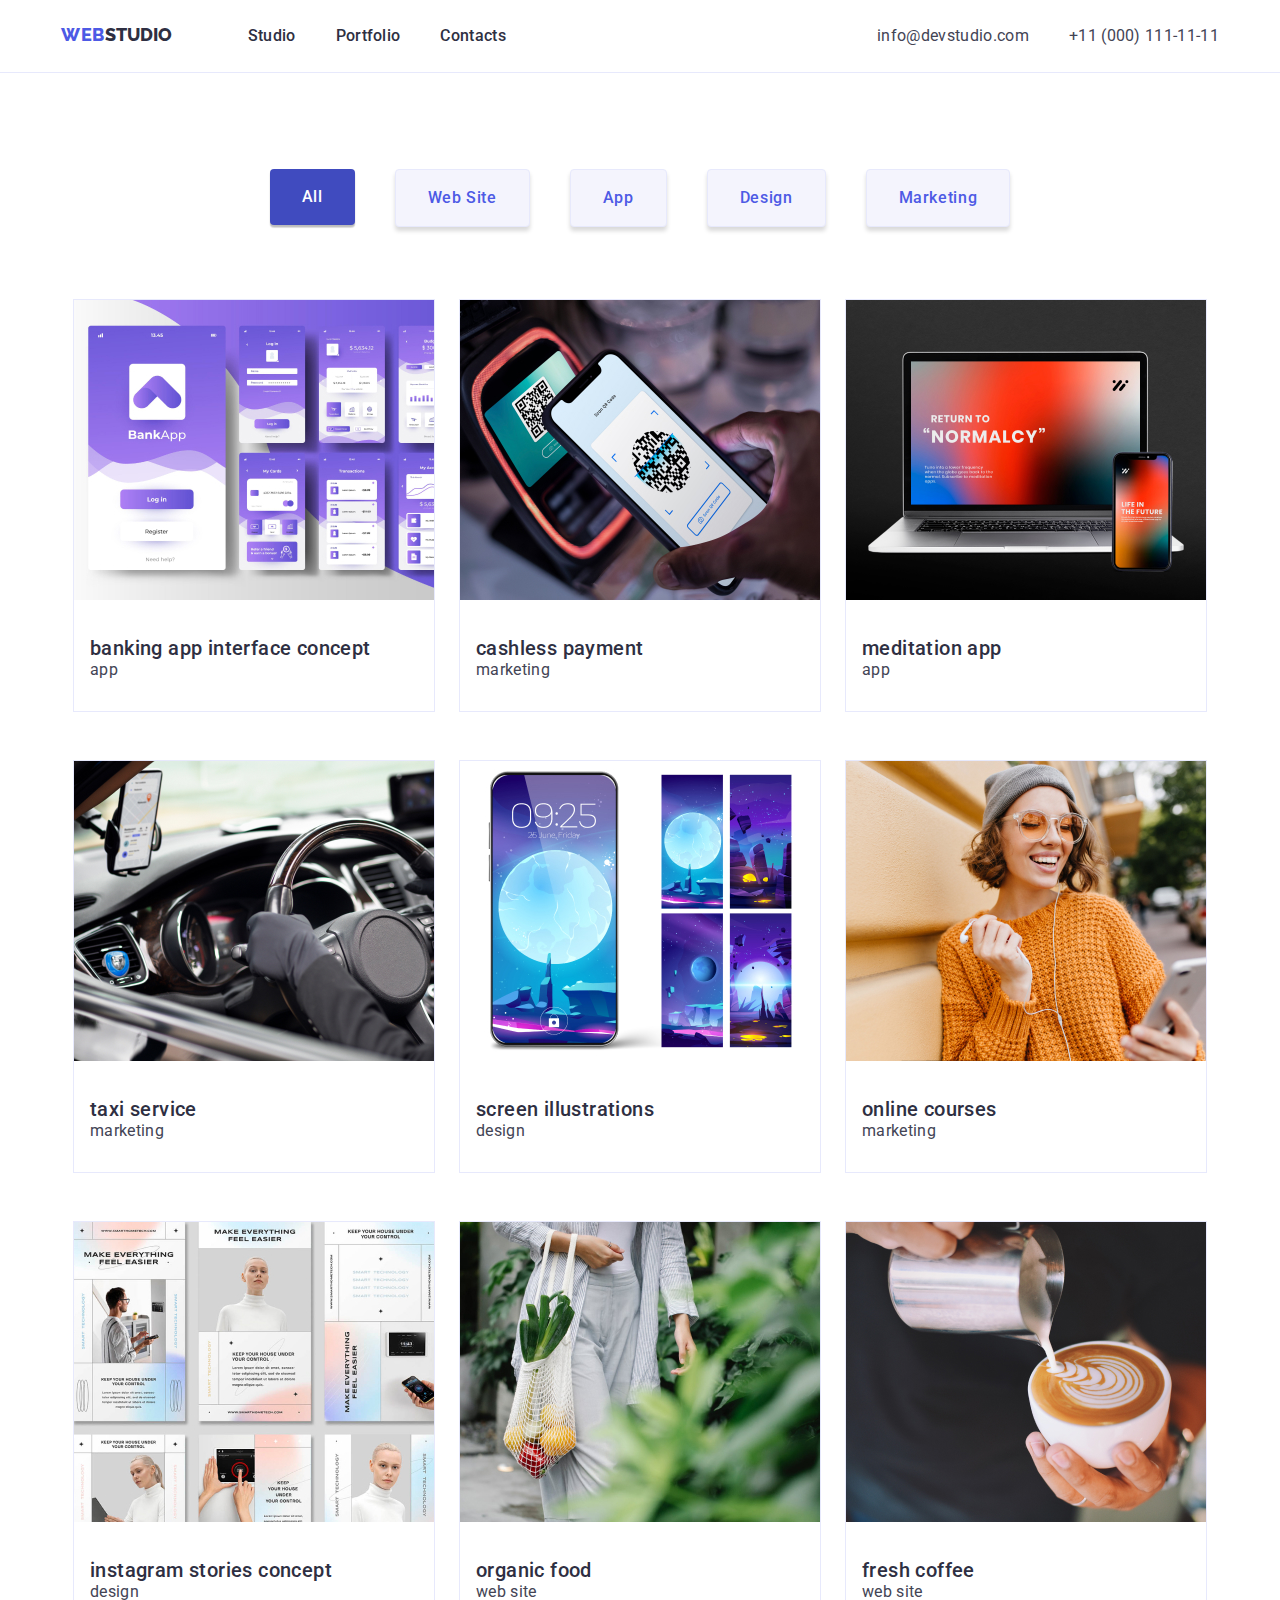
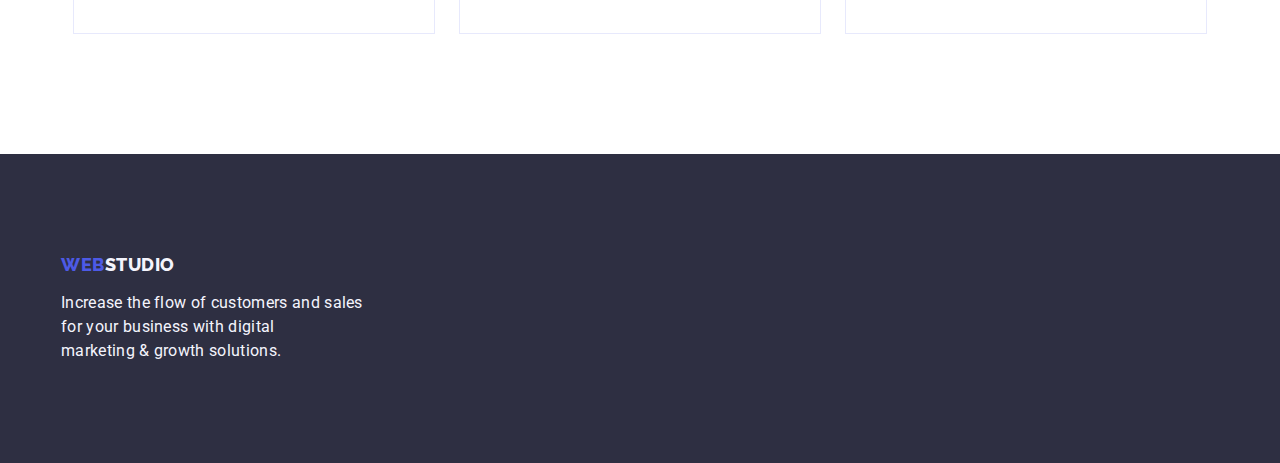
==== portfolio.html @ 2d033515 "1st try" ====
<!DOCTYPE html>
<html>
    <head>
        <title>webstudio</title>
        <meta name="description" content="a studio website sample" />
        <meta charset="utf-8"/>
        <link rel="preconnect" href="https://fonts.googleapis.com">
        <link rel="preconnect" href="https://fonts.gstatic.com" crossorigin>
        <link href="https://fonts.googleapis.com/css2?family=Raleway:wght@400;800&family=Roboto:wght@400;500;700;900&display=swap" rel="stylesheet">
        <link rel="stylesheet" href="https://cdnjs.cloudflare.com/ajax/libs/modern-normalize/2.0.0/modern-normalize.min.css" integrity="sha512-4xo8blKMVCiXpTaLzQSLSw3KFOVPWhm/TRtuPVc4WG6kUgjH6J03IBuG7JZPkcWMxJ5huwaBpOpnwYElP/m6wg==" crossorigin="anonymous" referrerpolicy="no-referrer" />
        <link rel="stylesheet" href="./css/style.css" />
    </head>
    <body>
        <header class="header">
          <div class="container header-container">  
            <nav class="main-header-nav">
                <a class="main-header-logo-link" href="/goit-markup-hw-03/"><span class="iris">web</span>studio</a>

                <ul class="main-header-menu-list">
                    <li><a class="main-header-menu-list-item-link" href="">Studio</a></li>
                    <li><a class="main-header-menu-list-item-link" href="index.html">Portfolio</a></li>
                    <li><a class="main-header-menu-list-item-link" href="">Contacts</a></li>
                </ul>
            </nav>

            <address>
                <ul class="address-list">
                    <li><a class="main-header-contacts-link" href="mailto:info@devstudio.com">info@devstudio.com</a></li>
                    <li><a class="main-header-contacts-link" href="tel:+110001111111">+11 (000) 111-11-11</a></li>
                </ul>
            </address>
          </div>  
        </header>
        <main>
            <section class="portfolio">
              <div class="container">  
                <ul class="portfolio-filter-list-cta">
                    <li><button type="button" class="portfolio-filter-list-item-cta-all">all</button></li>
                    <li><button type="button" class="portfolio-filter-list-item-cta">web site</button></li>
                    <li><button type="button" class="portfolio-filter-list-item-cta">app</button></li>
                    <li><button type="button" class="portfolio-filter-list-item-cta">design</button></li>
                    <li><button type="button" class="portfolio-filter-list-item-cta">marketing</button></li>             
                </ul> 
              </div>     
            </section>
            <section class="projects">
               <div class="container portfolio-container"> 
                <ul class="portfolio-list">
                    <li class="portfolio-list-item">
                        <img src="./images/r1img.jpg"
                        alt="bankapp image"
                        width="360" />
                        <div class="portfolio-list-item-details">
                        <h3 class="portfolio-list-item-title">banking app interface concept</h3>
                        <p class="portfolio-list-item-description">app</p>
                        </div>
                    </li>
                    <li class="portfolio-list-item">
                        <img src="./images/r1img2.jpg"
                        alt="qr scanning image"
                        width="360" />
                        <div class="portfolio-list-item-details">
                        <h3 class="portfolio-list-item-title">cashless payment</h3>
                        <p class="portfolio-list-item-description">marketing</p>
                        </div>
                    </li>
                    <li class="portfolio-list-item">
                        <img src="./images/r1img3.jpg"
                        alt="desktop & cellular showing screen image"
                        width="360" />
                        <div class="portfolio-list-item-details">
                        <h3 class="portfolio-list-item-title">meditation app</h3>
                        <p class="portfolio-list-item-description">app</p>
                        </div>
                    </li>
                    <li class="portfolio-list-item">
                        <img src="./images/r2img.jpg"
                        alt="driving wheel of a taxi image"
                        width="360" />
                        <div class="portfolio-list-item-details">
                        <h3 class="portfolio-list-item-title">taxi service</h3>
                        <p class="portfolio-list-item-description">marketing</p>
                        </div>
                    </li>
                    <li class="portfolio-list-item">
                        <img src="./images/r2img2.jpg"
                        alt="cellular screen feature image"
                        width="360" />
                        <div class="portfolio-list-item-details">
                        <h3 class="portfolio-list-item-title">screen illustrations</h3>
                        <p class="portfolio-list-item-description">design</p>
                        </div>
                    </li>
                    <li class="portfolio-list-item">
                        <img src="./images/r2img3.jpg"
                        alt="happylady in orange top image"
                        width="360" />
                        <div class="portfolio-list-item-details">
                        <h3 class="portfolio-list-item-title">online courses</h3>
                        <p class="portfolio-list-item-description">marketing</p>
                        </div>
                    </li>
                    <li class="portfolio-list-item">
                        <img src="./images/r3img.jpg"
                        alt="ig content sample image"
                        width="360" />
                        <div class="portfolio-list-item-details">
                        <h3 class="portfolio-list-item-title">instagram stories concept</h3>
                        <p class="portfolio-list-item-description">design</p>
                        </div>
                    </li>
                    <li class="portfolio-list-item">
                        <img src="./images/r3img2.jpg"
                        alt="lady in white carrying fruit bag image"
                        width="360" />
                        <div class="portfolio-list-item-details">
                        <h3 class="portfolio-list-item-title">organic food</h3>
                        <p class="portfolio-list-item-description">web site</p>
                        </div>
                    </li>
                    <li class="portfolio-list-item">
                        <img src="./images/r3img3.jpg"
                        alt="coffee art image"
                        width="360" />
                        <div class="portfolio-list-item-details">
                        <h3 class="portfolio-list-item-title">fresh coffee</h3>
                        <p class="portfolio-list-item-description">web site</p>
                        </div>
                    </li>
                </ul>
               </div>     
            </section>
        </main>

        <footer class="portfolio-footer">
          <div class="container">  
            <a class="portfolio-footer-logo-link" href="/goit-markup-hw-03/"><span class="iris">web</span>studio</a>
            <p class="portfolio-footer-description">Increase the flow of customers and sales<br/> for your business with digital<br/> marketing & growth solutions.</p>
        </div>  
        </footer>
    </body>    
</html>
---- css/style.css ----
* {
    margin: 0;
    padding: 0;
    box-sizing: border-box;
}

body {
    font-family: 'Roboto', sans-serif;
    background-color: var(--white);
}

ul {
    list-style-type: none;
    display: flex;
    align-items: flex-start;
}

a {
    text-decoration: none;
}

button {
    font-family: inherit;
    border: unset;
    outline: none;
    cursor: pointer;
    display: inline-flex;
    padding: 16px 32px;
    align-items: flex-start;
    gap: 10px;
    border-radius: 4px;
    background: var(--iris);
}

:root {
    --iris: #4D5AE5;
    --ocean: #404BBF;
    --navyblue: #2E2F42;
    --green: #31D0AA;
    --slate: #434455;
    --lightslate: #8E8F99;
    --cornflower: #E7E9FC;
    --cloud:#F4F4FD;
    --navybluemodal: #2E2F42;
    --grey: #2E2F42;
    --white: #FFFFFF;
    --dairy: #FCFCFC;
    --transition-duration: 250ms;
}

.iris {
    color: var(--iris);
    font-family: Raleway;
    font-size: 18px;
    font-style: normal;
    font-weight: 800;
    line-height: 21px;
    letter-spacing: 0.54px;
    text-transform: uppercase;
}

.container {
    width: 1158px;
    margin: 0 auto;
}

.header {
    width: 100%;
    padding: 24px 0; 
    border-bottom: 1px solid var(--cornflower);
    background-color: var(--white);
}

.header-container {
    display: flex;
    justify-content: space-between;
}

.main-header-nav {
    display: flex;
    gap: 76px;
}

.main-header-logo-link {
    color: var(--navyblue);
    font-family: Raleway;
    font-size: 18px;
    font-style: normal;
    font-weight: 800;
    text-transform: uppercase;
    text-decoration: none;
}

.footer-logo-link {
    color: var(--cloud);
    font-family: Raleway;
    font-size: 18px;
    font-style: normal;
    font-weight: 800;
    line-height: 21px;
    letter-spacing: 0.54px;
    text-transform: uppercase;
    display: block;
    margin-bottom: 16px;
}

.main-header-menu-list,
.address-list {
    display: flex;
    gap: 40px;
}

.main-header-menu-list-item-link {
    color: var(--navyblue);
    font-size: 16px;
    font-style: normal;
    font-weight: 500;
    line-height: 24px; 
    letter-spacing: 0.32px;
}

.main-header-menu-list-item-link:hover,
.main-header-contacts-link:hover {
    color: var(--ocean)
}

.main-header-contacts-link {
    color: var(--slate);
    font-family: Roboto;
    font-size: 16px;
    font-style: normal;
    font-weight: 400;
    line-height: 24px; 
    letter-spacing: 0.32px;
}

.hero {
    flex-shrink: 0;
    padding: 188px 0;
    background: linear-gradient(rgba(46, 47, 66, 0.70), rgba(46, 47, 66, 0.70)), url('./../images/herobg.jpg');
    width: 100%;
}

.hero-title {
    color: var(--white);
    text-align: center;
    font-size: 56px;
    font-style: normal;
    font-weight: 700;
    line-height: 60px;
    letter-spacing: 1.12px;
    margin-bottom: 48px;
}

.hero-cta {
    color: var(--white);
    font-family: inherit;
    font-size: 16px;
    font-style: normal;
    font-weight: 500;
    line-height: 24px;
    letter-spacing: 0.64px;
    text-transform: capitalize;
    display: block;
    margin: 0 auto;
    padding: 16px 32px;
    align-items: flex-start;
    gap: 10px;
    border-radius: 4px;
    background: var(--iris);
    box-shadow: 0px 4px 4px 0px rgba(0, 0, 0, 0.15);
}

.hero-cta:hover {
    background-color: var(--ocean)
}

.feature {
    padding: 120px 0;
}

.feature-list {
    display: flex;
    gap: 40px;    
}

.feature-list-item-title {
    flex-direction: column;
    align-items: flex-start;
    gap: 8px;
    flex-shrink: 0;
    color: var(--navyblue);
    font-size: 20px;
    font-style: normal;
    font-weight: 500;
    line-height: 24px;
    letter-spacing: 0.4px;
    text-transform: capitalize;
    margin-bottom: 8px;
}

.feature-list-item-description {
    color: var(--slate);
    font-size: 16px;
    font-style: normal;
    font-weight: 400;
    line-height: 24px;
    letter-spacing: 0.32px;
}

.feature-list-item-icon {
    display: flex;
    justify-content: center;
    align-items: flex-start;
    gap: 60px;
}

.what-are-we-doing {
    background: var(--white);
    display: flex;
    box-sizing: content-box;
    padding-bottom: 120px;
}

.what-are-we-doing-title {
    color: var(--navyblue);
    text-align: center;
    font-size: 36px;
    font-style: normal;
    font-weight: 700;
    line-height: 40px;
    letter-spacing: 0.72px;
    text-transform: capitalize;
    margin-bottom: 72px;
}

.what-are-we-doing-list {
    justify-content: space-between;
}

.our-team {
    background: var(--cloud);
    box-sizing: content-box;
    padding: 120px 0;
}

.our-team-title {
    color: var(--navyblue);
    text-align: center;
    font-size: 36px;
    font-style: normal;
    font-weight: 700;
    line-height: 40px; 
    letter-spacing: 0.72px;
    text-transform: capitalize;
    margin-bottom: 72px;
 }

 .our-team-list{
    display: flex;
    justify-content: center;
    gap: 40px;
}

.our-team-list-item {
    display: inline-flex;
    padding-bottom: 0;
    flex-direction: column;
    justify-content: space-between;
    align-items: center;
    border-radius: 0px 0px 4px 4px;
    background: var(--white);
    box-shadow: 0px 2px 1px 0px rgba(46, 47, 66, 0.08), 0px 1px 1px 0px rgba(46, 47, 66, 0.16), 0px 1px 6px 0px rgba(46, 47, 66, 0.08);
}

.our-team-list-item-details {
    display: block;
    width: 100%;
    padding: 32px 16px;
}

.our-team-list-item-title {
    color: var(--navyblue);
    text-align: center;
    font-size: 20px;
    font-style: normal;
    font-weight: 500;
    letter-spacing: 0.4px;
} 

.our-team-list-item-decription {
    color: var(--slate);
    text-align: center;
    font-size: 16px;
    font-style: normal;
    font-weight: 400;
    letter-spacing: 0.32px;
}

.team-socmed-list-item {
    display: flex;
    justify-content: center;
    align-items: flex-start;
    gap: 40px;
}

.team-socmed-list-item-icon {
    width: 24px;
    height: 24px;
}

.customers {
    padding: 120px 0;
}

.customers-container {
    width: 1158px;
    margin: 0 auto;
    padding: 80px 20px;
}

.customer-title {
    color: var(--navyblue);
    text-align: center;
    font-size: 36px;
    font-style: normal;
    font-weight: 700;
    line-height: 40px;
    letter-spacing: 0.72px;
    text-transform: capitalize;
    margin-bottom: 72px;
}

.customers-lists {
    display: flex;
    justify-content: center;
    align-items: flex-start;
    gap: 40px;
    fill: currentColor;
}

.customers-list-item {
    width: 100%;
    height: 88px;
    display: flex;
    justify-content: center;
    align-items: center;
    border-radius: 4px;
    border: 1px solid var(--lightslate);
    transition: color 250ms cubic-bezier(0, 4, 0, 0, 2, 1);
    gap: 40px;
    color: var(--lightslate);
}

.customers-list-item:hover {
    border-color: var(--ocean);
}

.customer-list-item-link {
    color: var(--lightslate);
}

.footer {
    background: var(--navyblue);
    padding: 100px 0;
}

.footer-description {
    color: var(--cloud);
    font-size: 16px;
    font-style: normal;
    font-weight: 400;
    line-height: 24px;
    letter-spacing: 0.32px;
    text-transform: none;
}
.footer-socmed-list-item-icon {
    flex-direction: column;
}

.portfolio {
    background: var(--white);
    padding: 96px 0 72px;
}

.portfolio-filter-list-cta {
    display: flex;
    justify-content: center;
    gap: 40px;
}

.portfolio-filter-list-item-cta-all {
    color: var(--white);
    text-align: center;
    font-family: inherit;   
    font-size: 16px;
    font-style: normal;
    font-weight: 500;
    letter-spacing: 0.64px;
    line-height: 24px;
    text-transform: capitalize;
    display: flex;
    align-items: flex-start;
    background: var(--ocean);
    box-shadow: 0px 2px 2px 0px rgba(0, 0, 0, 0.12), 0px 2px 1px 0px rgba(0, 0, 0, 0.08), 0px 3px 1px 0px rgba(0, 0, 0, 0.10);
}

.portfolio-filter-list-item-cta {
    color: var(--iris);
    text-align: center;
    font-size: 16px;
    font-style: normal;
    font-family: inherit;
    font-weight: 500;
    line-height: 24px;
    letter-spacing: 0.64px;
    text-transform: capitalize;
    display: flex;
    justify-content: center;
    align-items: center;
    border: 1px solid var(--cornflower);
    background: var(--cloud);
    box-shadow: 0px 4px 4px 0px rgba(0, 0, 0, 0.15);
}

.portfolio-filter-list-item-cta-all:hover {    
    background: var(--ocean);
    border-color: var(--ocean);
    box-shadow: 0px 2px 2px 0px rgba(0, 0, 0, 0.12), 0px 2px 1px 0px rgba(0, 0, 0, 0.08), 0px 3px 1px 0px   rgba(0, 0, 0, 0.10);
}

.portfolio-filter-list-item-cta:hover {    
    background: var(--ocean);
    border-color: var(--ocean);
    box-shadow: 0px 2px 2px 0px rgba(0, 0, 0, 0.12), 0px 2px 1px 0px rgba(0, 0, 0, 0.08), 0px 3px 1px 0px   rgba(0, 0, 0, 0.10);
    color: var(--white);
}


.portfolio-list {
    display: flex;
    flex-wrap: wrap;
    column-gap: 24px;
    row-gap: 48px;
    justify-content: center;
}


.projects {
    padding-bottom: 120px;
}

.portfolio-list-item {
    border: 1px solid var(--cornflower);
}


.portfolio-list-item-details {
    display: block;
    width: 100%;
    padding: 32px 16px;
}

.portfolio-list-item-title {
    color: var(--navyblue);
    font-size: 20px;
    font-style: normal;
    font-weight: 500;
    letter-spacing: 0.4px;
    display: block;
}

.portfolio-list-item-description {
    color: var(--slate);
    font-size: 16px;
    font-style: normal;
    font-weight: 400;
    letter-spacing: 0.32px;
}

.portfolio-footer {
    background: var(--navyblue);
    padding: 100px 0;
}

.portfolio-footer-logo-link {
    color: var(--cloud);
    font-family: Raleway;
    font-size: 18px;
    font-style: normal;
    font-weight: 800;
    line-height: 21px;
    letter-spacing: 0.54px;
    text-transform: uppercase;
    display: block;
    margin-bottom: 16px;
}

.portfolio-footer-description {
    color: var(--cloud);
    font-size: 16px;
    font-style: normal;
    font-weight: 400;
    line-height: 24px;
    letter-spacing: 0.32px;
    text-transform: none;
}
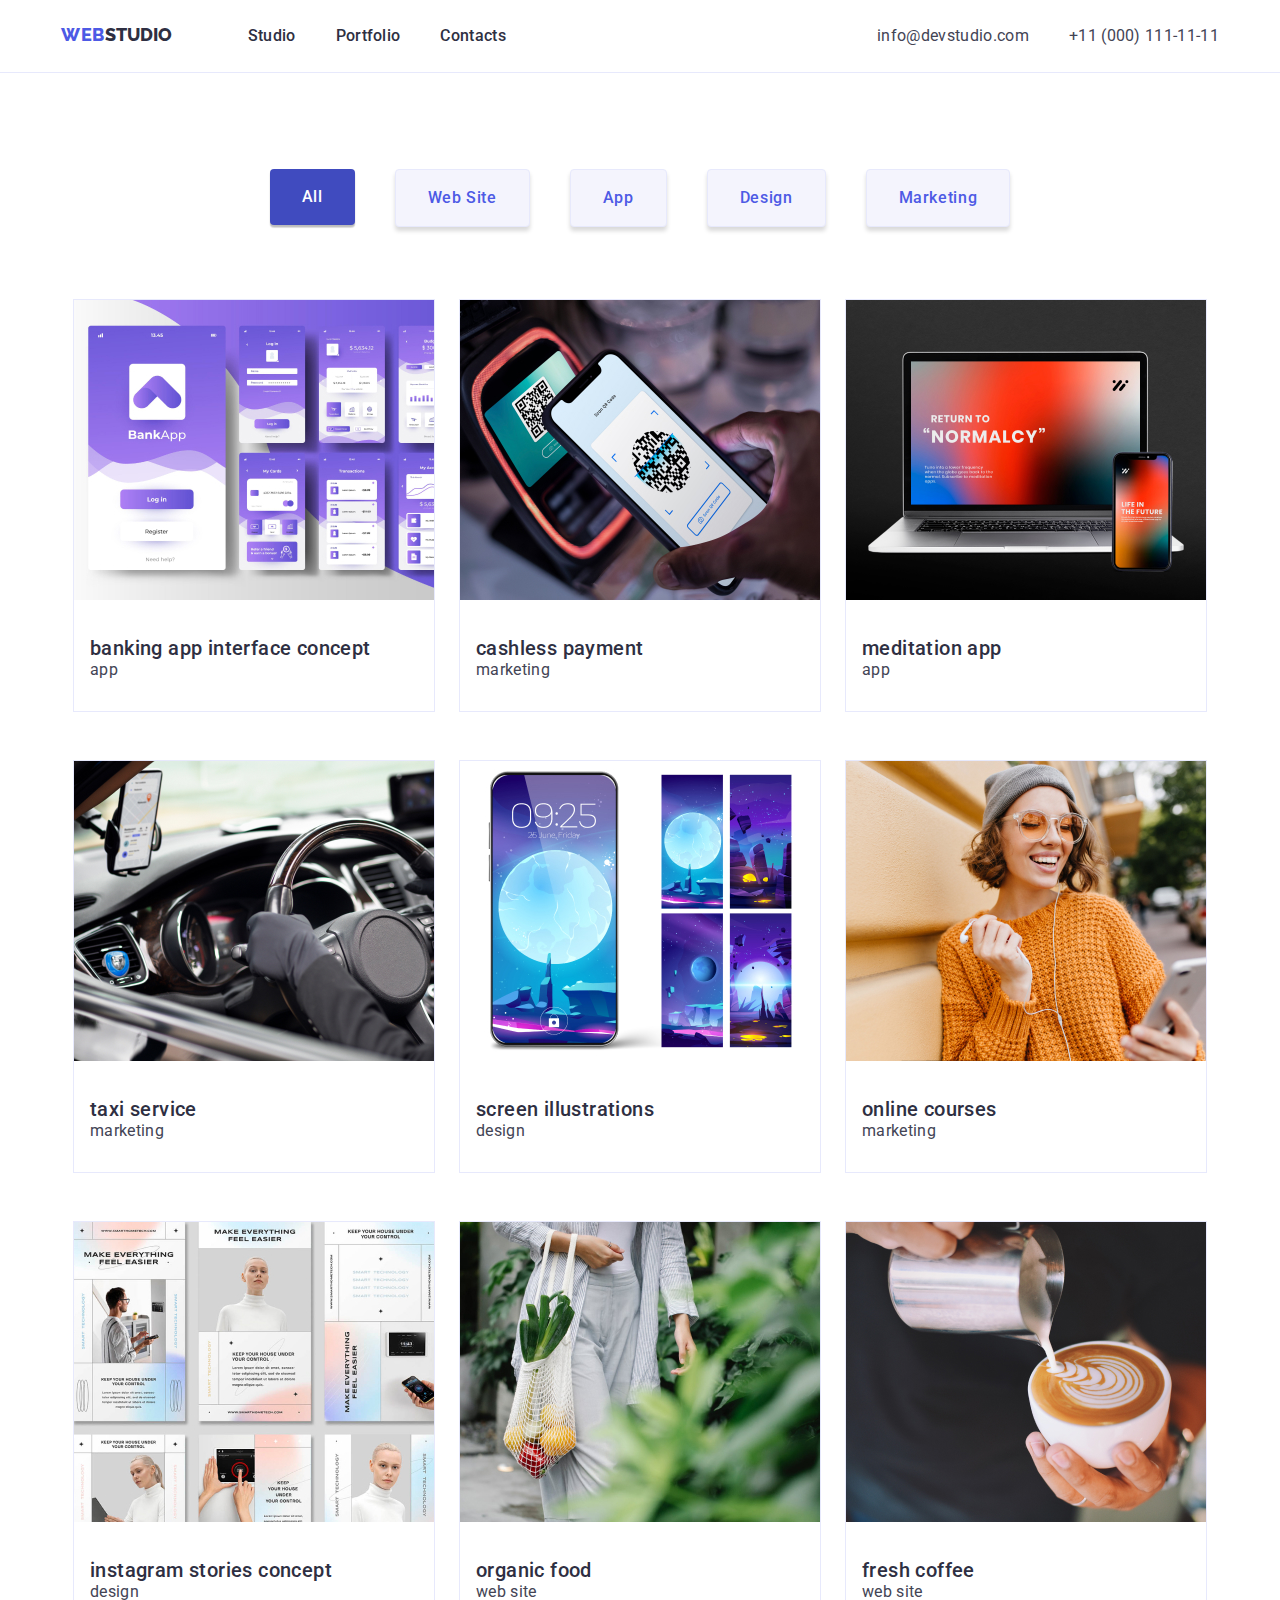
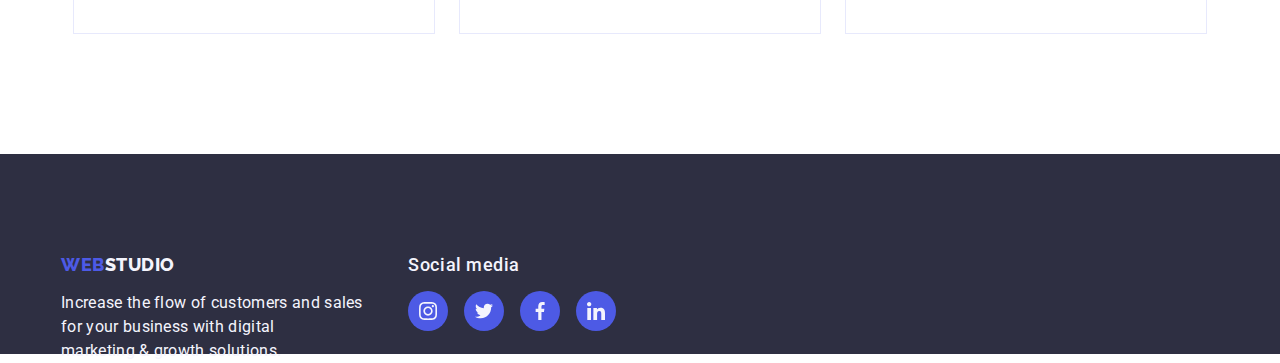
==== commit d76f4ea9: "dpa final :-)" ====
--- a/portfolio.html
+++ b/portfolio.html
@@ -134,9 +134,28 @@
 
         <footer class="portfolio-footer">
           <div class="container">  
-            <a class="portfolio-footer-logo-link" href="/goit-markup-hw-03/"><span class="iris">web</span>studio</a>
-            <p class="portfolio-footer-description">Increase the flow of customers and sales<br/> for your business with digital<br/> marketing & growth solutions.</p>
-        </div>  
+            <div class="portfoliofoot-container">
+                <a class="portfolio-footer-logo-link" href="/goit-markup-hw-03/"><span class="iris">web</span>studio</a>
+                <p class="portfolio-footer-description">Increase the flow of customers and sales<br/> for your business with digital<br/> marketing & growth solutions.</p>
+            </div>
+            <div class="portfoliofootsm-container">
+                <h2 class="portfoliofootsm-title">Social media</h2>
+                    <ul class="portfoliofootsm-list">
+                        <li class="portfoliofootsm-list-item">
+                            <svg class="team-socmed-list-item-icon"><use href="./images/icons.svg#instagram" /></svg>
+                        </li>
+                        <li class="portfoliofootsm-list-item">
+                            <svg class="team-socmed-list-item-icon"><use href="./images/icons.svg#twitter" /></svg>
+                        </li>
+                        <li class="portfoliofootsm-list-item">
+                            <svg class="team-socmed-list-item-icon"><use href="./images/icons.svg#facebook" /></svg>
+                        </li>
+                        <li class="portfoliofootsm-list-item">
+                            <svg class="team-socmed-list-item-icon"><use href="./images/icons.svg#linkedIn" /></svg>
+                        </li>
+                    </ul>
+            </div>        
+          </div>  
         </footer>
     </body>    
 </html>--- a/css/style.css
+++ b/css/style.css
@@ -91,6 +91,30 @@
     text-decoration: none;
 }
 
+.main-header-menu-list-item-link::after {
+    content: "";
+    display:block;
+    height: 4px;
+    width: 0;
+    background-color: var(--ocean);
+    border-radius: 4px;
+    position: absolute;
+    left: 0;
+    bottom: -25px;
+}
+
+.main-header-list-item:hover .main-header-menu-list-item-link {
+    color: var(--ocean);
+}
+
+.main-header-list-item:hover .main-header-menu-list-item-link::after {
+    width: 100px;
+}
+
+.main-header-list-item {
+    position: relative;
+}
+
 .footer-logo-link {
     color: var(--cloud);
     font-family: Raleway;
@@ -119,7 +143,6 @@
     letter-spacing: 0.32px;
 }
 
-.main-header-menu-list-item-link:hover,
 .main-header-contacts-link:hover {
     color: var(--ocean)
 }
@@ -209,10 +232,20 @@
 }
 
 .feature-list-item-icon {
-    display: flex;
-    justify-content: center;
-    align-items: flex-start;
-    gap: 60px;
+    width: 264px;
+    height: 112px;
+    flex-shrink: 0;
+    border-radius: 4px;
+    background: var(--cloud);
+    justify-content: center;
+    align-items: center;
+    display: flex;
+}
+
+.feature-item-icon {
+    width: 64px;
+    height: 64px;
+    display: flex;
 }
 
 .what-are-we-doing {
@@ -286,6 +319,7 @@
     font-style: normal;
     font-weight: 500;
     letter-spacing: 0.4px;
+    margin-bottom: 12px;
 } 
 
 .our-team-list-item-decription {
@@ -295,22 +329,40 @@
     font-style: normal;
     font-weight: 400;
     letter-spacing: 0.32px;
+    margin-bottom: 12px;
+}
+
+.team-socmed-list {
+    gap: 24px;
 }
 
 .team-socmed-list-item {
     display: flex;
     justify-content: center;
-    align-items: flex-start;
-    gap: 40px;
+    align-items: center;
+    width: 40px;
+    height: 40px;
+    background: var(--iris);
+    border-radius: 50%;
+    color: var(--cloud);
+}
+
+.team-socmed-list-item:hover {
+    background-color: var(--ocean);
 }
 
 .team-socmed-list-item-icon {
-    width: 24px;
-    height: 24px;
+    display: flex;
+    justify-content: center;
+    align-items: center;
+    width: 18px;
+    height: 18px;
+    fill: currentColor;
 }
 
 .customers {
     padding: 120px 0;
+    width: 100%;
 }
 
 .customers-container {
@@ -335,7 +387,7 @@
     display: flex;
     justify-content: center;
     align-items: flex-start;
-    gap: 40px;
+    gap: 24px;
     fill: currentColor;
 }
 
@@ -349,7 +401,6 @@
     border: 1px solid var(--lightslate);
     transition: color 250ms cubic-bezier(0, 4, 0, 0, 2, 1);
     gap: 40px;
-    color: var(--lightslate);
 }
 
 .customers-list-item:hover {
@@ -358,6 +409,14 @@
 
 .customer-list-item-link {
     color: var(--lightslate);
+}
+
+.customers-list-item:hover .customer-list-item-link {
+    color: var(--ocean);
+}
+
+.customer-list-item-icon {
+    fill: currentColor;
 }
 
 .footer {
@@ -374,8 +433,66 @@
     letter-spacing: 0.32px;
     text-transform: none;
 }
+
+.footer-container {
+    display: flex;
+}
+
+.footer-details-container {
+    width: 264px;
+    margin-right: 120px;
+}
+
+.footer-socmed {
+    width: 70%;
+    color: var(--white);
+    float: right;
+    flex-direction: column;
+    font-size: 16px;
+    font-style: normal;
+    font-weight: 500;
+    line-height: 24px;
+    letter-spacing: 0.32px;
+}
+
+.footer-socmed-title {
+    color: var(--cloud);
+    font-size: 18px;
+    font-style: normal;
+    line-height: 21px;
+    letter-spacing: 0.54px;
+    display: block;
+    font-weight: 500;
+    margin-bottom: 16px;
+}
+
+.footer-socmed-list {
+    gap: 16px; 
+}
+
+.footer-socmed-list-item {
+    display: flex;
+    justify-content: center;
+    align-items: center;
+    width: 40px;
+    height: 40px;
+    background: var(--iris);
+    border-radius: 50%;
+    color: var(--cloud);
+    fill: currentColor; 
+}
+
+.footer-socmed-list-item:hover {
+    background-color: var(--green);
+}
+
 .footer-socmed-list-item-icon {
-    flex-direction: column;
+    display: flex;
+    justify-content: center;
+    align-items: center;
+    width: 18px;
+    height: 18px;
+    fill: currentColor;
 }
 
 .portfolio {
@@ -506,6 +623,66 @@
     text-transform: none;
 }
 
-
-
-
+.portfoliofoot-container {
+    width: 30%;
+    float: left;
+}
+
+.portfoliofootsm-container {
+    width: 70%;
+    height: 80px;
+    color: var(--white);
+    float: right;
+    flex-direction: column;
+    font-size: 16px;
+    font-style: normal;
+    font-weight: 500;
+    line-height: 24px;
+    letter-spacing: 0.32px;
+}
+
+.portfoliofootsm-title {
+    color: var(--cloud);
+    font-size: 18px;
+    font-style: normal;
+    line-height: 21px;
+    letter-spacing: 0.54px;
+    display: block;
+    font-weight: 500;
+    margin-bottom: 16px;
+}
+
+.portfoliofootsm-list {
+    gap: 16px; 
+}
+
+.portfoliofootsm-list-item {
+    display: flex;
+    justify-content: center;
+    align-items: center;
+    width: 40px;
+    height: 40px;
+    background: var(--iris);
+    border-radius: 50%;
+    color: var(--cloud);
+    fill: currentColor; 
+}
+
+.portfoliofootsm-list-item:hover {
+    background-color: var(--green);
+}
+
+.portfoliofootsm-list-item-icon {
+    display: flex;
+    justify-content: center;
+    align-items: center;
+    width: 18px;
+    height: 18px;
+    fill: currentColor;
+}
+
+
+
+
+
+
